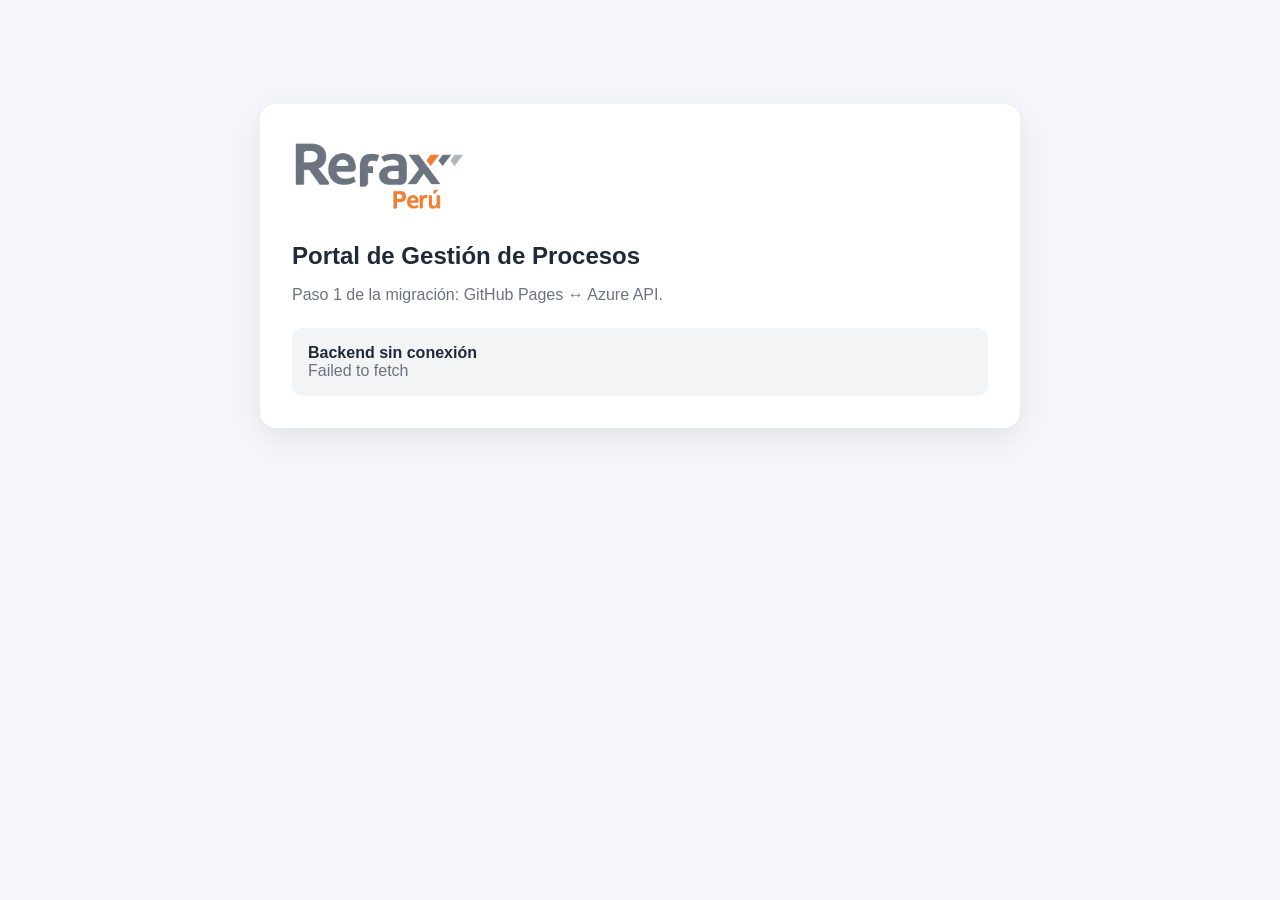
==== docs/index.html @ 10fd4736 "carpetas para migración" ====
<!doctype html>
<html lang="es">
<head>
  <meta charset="utf-8">
  <meta name="viewport" content="width=device-width, initial-scale=1">
  <title>Portal de Gestión de Procesos | REFAX</title>
  <link rel="icon" href="assets/img/logo-refax.png">
  <style>
    body { font-family: Arial, sans-serif; margin: 0; background: #f4f6f9; color: #1f2937; }
    .wrap { max-width: 760px; margin: 80px auto; padding: 24px; }
    .card { background: white; border-radius: 16px; padding: 32px; box-shadow: 0 10px 30px rgba(0,0,0,.08); }
    .logo { max-width: 180px; margin-bottom: 24px; }
    h1 { margin: 0 0 12px; }
    .status { margin-top: 24px; padding: 16px; border-radius: 10px; background: #f3f4f6; }
    .muted { color: #6b7280; }
  </style>
</head>
<body>
  <main class="wrap">
    <section class="card">
      <img src="assets/img/logo-refax.png" class="logo" alt="REFAX">
      <h1>Portal de Gestión de Procesos</h1>
      <p class="muted">Paso 1 de la migración: GitHub Pages ↔ Azure API.</p>
      <div class="status">
        <strong id="api-status">Comprobando backend…</strong>
        <div id="api-detail" class="muted"></div>
      </div>
    </section>
  </main>
  <script src="assets/js/config.js"></script>
  <script src="assets/js/api.js"></script>
  <script src="assets/js/health.js"></script>
</body>
</html>
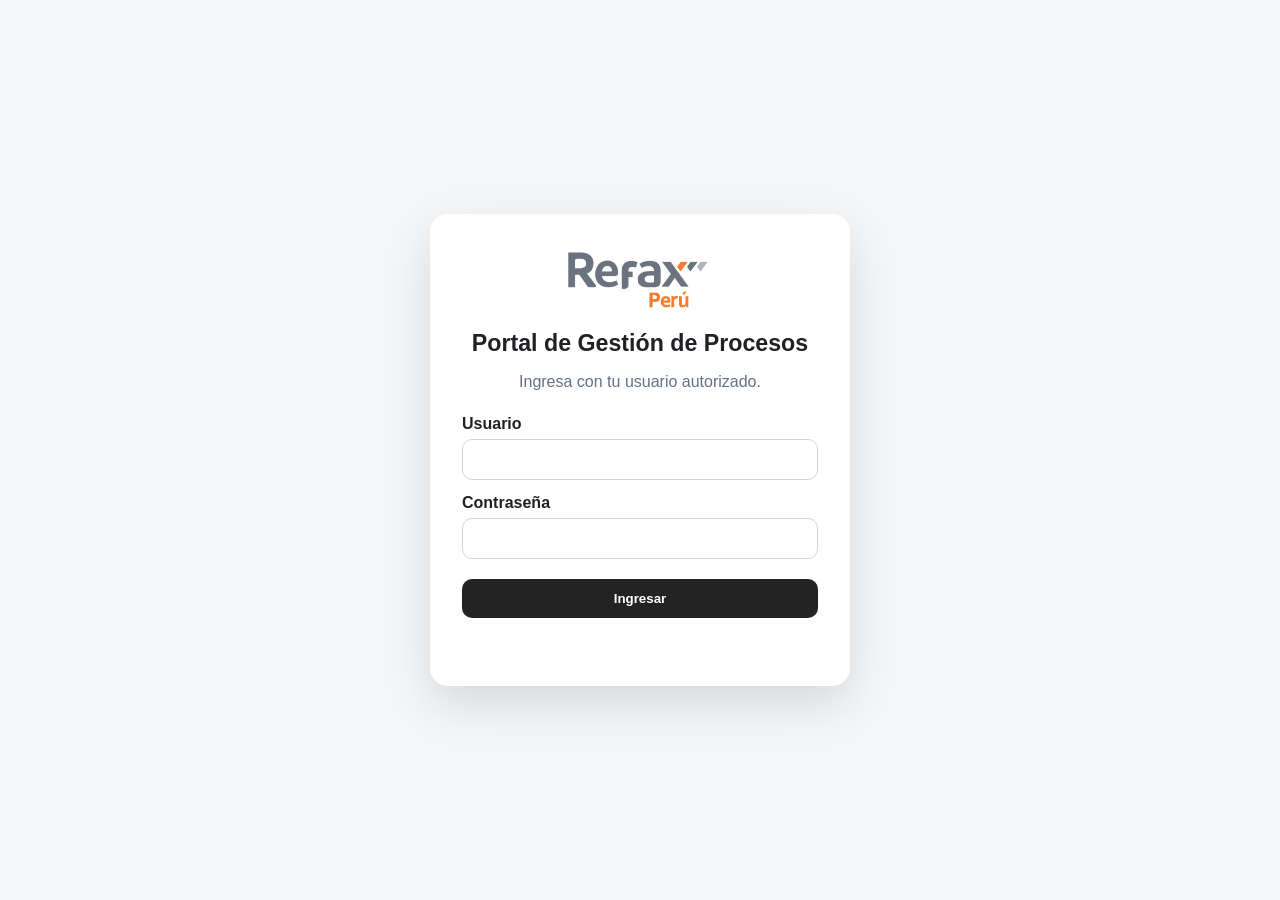
==== commit ecd89554: "carpetas para migración" ====
--- a/docs/index.html
+++ b/docs/index.html
@@ -3,32 +3,10 @@
 <head>
   <meta charset="utf-8">
   <meta name="viewport" content="width=device-width, initial-scale=1">
-  <title>Portal de Gestión de Procesos | REFAX</title>
-  <link rel="icon" href="assets/img/logo-refax.png">
-  <style>
-    body { font-family: Arial, sans-serif; margin: 0; background: #f4f6f9; color: #1f2937; }
-    .wrap { max-width: 760px; margin: 80px auto; padding: 24px; }
-    .card { background: white; border-radius: 16px; padding: 32px; box-shadow: 0 10px 30px rgba(0,0,0,.08); }
-    .logo { max-width: 180px; margin-bottom: 24px; }
-    h1 { margin: 0 0 12px; }
-    .status { margin-top: 24px; padding: 16px; border-radius: 10px; background: #f3f4f6; }
-    .muted { color: #6b7280; }
-  </style>
+  <title>Portal de Gestión de Procesos</title>
+  <script>window.location.replace("login.html");</script>
 </head>
 <body>
-  <main class="wrap">
-    <section class="card">
-      <img src="assets/img/logo-refax.png" class="logo" alt="REFAX">
-      <h1>Portal de Gestión de Procesos</h1>
-      <p class="muted">Paso 1 de la migración: GitHub Pages ↔ Azure API.</p>
-      <div class="status">
-        <strong id="api-status">Comprobando backend…</strong>
-        <div id="api-detail" class="muted"></div>
-      </div>
-    </section>
-  </main>
-  <script src="assets/js/config.js"></script>
-  <script src="assets/js/api.js"></script>
-  <script src="assets/js/health.js"></script>
+  <p>Redirigiendo al inicio de sesión...</p>
 </body>
 </html>
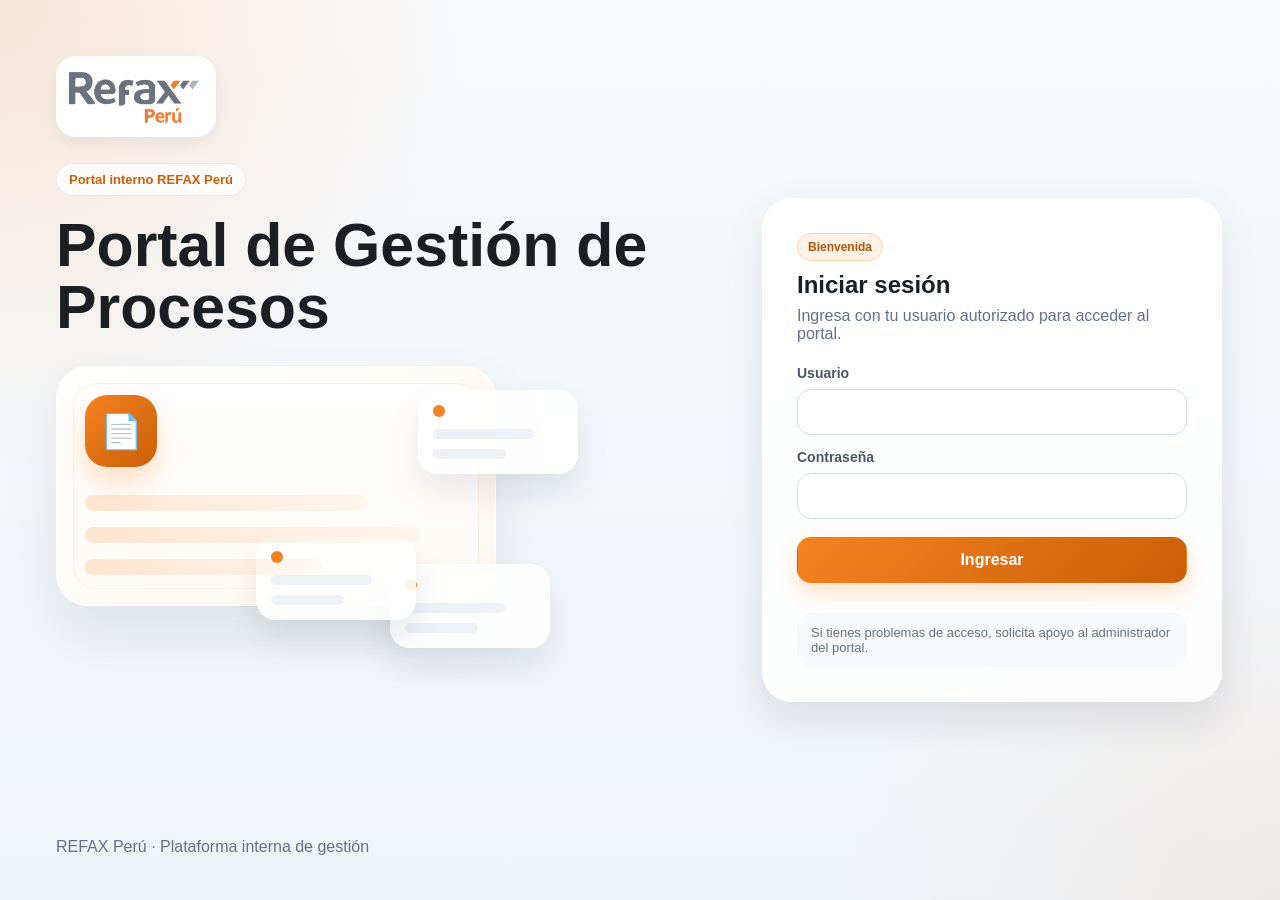
==== commit 35b45de3: "Mejora de interfaz" ====
--- a/docs/index.html
+++ b/docs/index.html
@@ -1,12 +1 @@
-<!doctype html>
-<html lang="es">
-<head>
-  <meta charset="utf-8">
-  <meta name="viewport" content="width=device-width, initial-scale=1">
-  <title>Portal de Gestión de Procesos</title>
-  <script>window.location.replace("login.html");</script>
-</head>
-<body>
-  <p>Redirigiendo al inicio de sesión...</p>
-</body>
-</html>
+<!doctype html><html lang="es"><head><meta charset="utf-8"><meta name="viewport" content="width=device-width,initial-scale=1"><title>Portal de Procesos REFAX</title><link rel="icon" type="image/svg+xml" href="assets/img/favicon-docs.svg"><meta name="theme-color" content="#f58220"></head><body><script>location.replace(sessionStorage.getItem('portal_procesos_access_token')?'dashboard.html':'login.html')</script></body></html>
